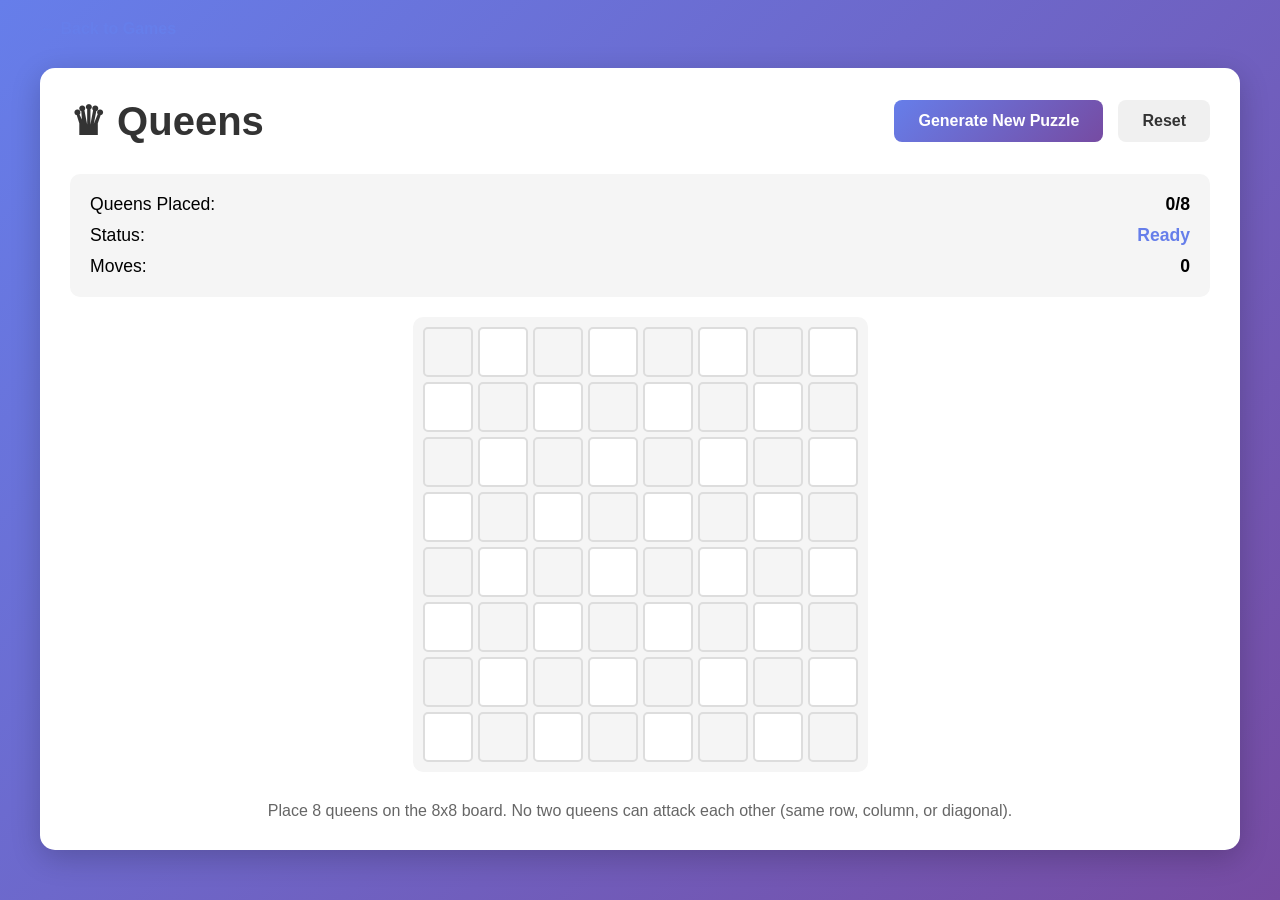
==== games/queens.html @ 646c2659 "Initial commit: Add landing page and four puzzle games - Landing page with game selection cards - Ta" ====
<!DOCTYPE html>
<html lang="en">
<head>
    <meta charset="UTF-8">
    <meta name="viewport" content="width=device-width, initial-scale=1.0">
    <title>Queens - Puzzle Game</title>
    <link rel="stylesheet" href="../css/style.css">
    <style>
        .grid-8x8-small {
            grid-template-columns: repeat(8, 40px);
        }

        @media (min-width: 768px) {
            .grid-8x8-small {
                grid-template-columns: repeat(8, 50px);
            }
        }

        .cell.queen {
            font-size: 1.8rem;
        }

        .cell.threat {
            background: #ffcdd2;
            border-color: #f44336;
        }

        .cell.safe {
            background: #c8e6c9;
            border-color: #4caf50;
        }
    </style>
</head>
<body>
    <div class="container">
        <a href="../index.html" class="back-link">Back to Games</a>

        <div class="game-container">
            <div class="game-header">
                <h1>♛ Queens</h1>
                <div class="game-buttons">
                    <button class="btn btn-primary" id="generateBtn">Generate New Puzzle</button>
                    <button class="btn btn-secondary" id="resetBtn">Reset</button>
                </div>
            </div>

            <div class="game-info">
                <div class="info-row">
                    <span>Queens Placed:</span>
                    <strong id="queensCount">0/8</strong>
                </div>
                <div class="info-row">
                    <span>Status:</span>
                    <strong id="status">Ready</strong>
                </div>
                <div class="info-row">
                    <span>Moves:</span>
                    <strong id="moves">0</strong>
                </div>
            </div>

            <div class="game-content">
                <div class="game-board">
                    <div class="grid grid-8x8-small" id="gameBoard"></div>
                </div>
            </div>

            <div style="text-align: center; color: #666; margin-top: 20px;">
                <p>Place 8 queens on the 8x8 board. No two queens can attack each other (same row, column, or diagonal).</p>
            </div>
        </div>
    </div>

    <script>
        class QueensGame {
            constructor() {
                this.size = 8;
                this.board = Array(this.size).fill(null).map(() => Array(this.size).fill(0));
                this.moves = 0;
                this.boardElement = document.getElementById('gameBoard');
                this.movesElement = document.getElementById('moves');
                this.queensCountElement = document.getElementById('queensCount');
                this.statusElement = document.getElementById('status');
                this.generateBtn = document.getElementById('generateBtn');
                this.resetBtn = document.getElementById('resetBtn');

                this.generateBtn.addEventListener('click', () => this.generateNewPuzzle());
                this.resetBtn.addEventListener('click', () => this.resetBoard());

                this.generateNewPuzzle();
            }

            generateNewPuzzle() {
                this.board = Array(this.size).fill(null).map(() => Array(this.size).fill(0));
                this.moves = 0;
                this.updateDisplay();
                this.render();
            }

            resetBoard() {
                this.board = Array(this.size).fill(null).map(() => Array(this.size).fill(0));
                this.moves = 0;
                this.updateDisplay();
                this.render();
            }

            toggleCell(row, col) {
                if (this.board[row][col] === 0) {
                    this.board[row][col] = 1;
                } else {
                    this.board[row][col] = 0;
                }
                this.moves++;
                this.updateDisplay();

                const queensCount = this.countQueens();
                if (queensCount === this.size && this.isSolved()) {
                    setTimeout(() => {
                        alert(`Congratulations! You solved the puzzle in ${this.moves} moves!`);
                        this.generateNewPuzzle();
                    }, 100);
                }

                this.render();
            }

            countQueens() {
                let count = 0;
                for (let i = 0; i < this.size; i++) {
                    for (let j = 0; j < this.size; j++) {
                        if (this.board[i][j] === 1) count++;
                    }
                }
                return count;
            }

            isQueenAtPosition(row, col) {
                return this.board[row][col] === 1;
            }

            isCellUnderAttack(row, col) {
                // Check row
                for (let j = 0; j < this.size; j++) {
                    if (j !== col && this.isQueenAtPosition(row, j)) {
                        return true;
                    }
                }

                // Check column
                for (let i = 0; i < this.size; i++) {
                    if (i !== row && this.isQueenAtPosition(i, col)) {
                        return true;
                    }
                }

                // Check diagonals
                for (let i = 0; i < this.size; i++) {
                    for (let j = 0; j < this.size; j++) {
                        if ((i !== row || j !== col) && this.isQueenAtPosition(i, j)) {
                            if (Math.abs(i - row) === Math.abs(j - col)) {
                                return true;
                            }
                        }
                    }
                }

                return false;
            }

            isSolved() {
                const queensCount = this.countQueens();
                if (queensCount !== this.size) return false;

                for (let i = 0; i < this.size; i++) {
                    for (let j = 0; j < this.size; j++) {
                        if (this.isQueenAtPosition(i, j)) {
                            if (this.isCellUnderAttack(i, j)) {
                                return false;
                            }
                        }
                    }
                }
                return true;
            }

            updateDisplay() {
                this.movesElement.textContent = this.moves;
                const queensCount = this.countQueens();
                this.queensCountElement.textContent = `${queensCount}/${this.size}`;

                if (queensCount === 0) {
                    this.statusElement.textContent = 'Ready';
                    this.statusElement.style.color = '#667eea';
                } else if (this.isSolved()) {
                    this.statusElement.textContent = 'Solved!';
                    this.statusElement.style.color = '#4caf50';
                } else {
                    let hasConflict = false;
                    for (let i = 0; i < this.size; i++) {
                        for (let j = 0; j < this.size; j++) {
                            if (this.isQueenAtPosition(i, j) && this.isCellUnderAttack(i, j)) {
                                hasConflict = true;
                                break;
                            }
                        }
                        if (hasConflict) break;
                    }
                    this.statusElement.textContent = hasConflict ? 'Conflict detected' : 'In progress';
                    this.statusElement.style.color = hasConflict ? '#f44336' : '#ff9800';
                }
            }

            render() {
                this.boardElement.innerHTML = '';

                for (let i = 0; i < this.size; i++) {
                    for (let j = 0; j < this.size; j++) {
                        const cell = document.createElement('div');
                        cell.className = 'cell';

                        // Checkerboard pattern
                        if ((i + j) % 2 === 0) {
                            cell.style.backgroundColor = '#f5f5f5';
                        }

                        if (this.isQueenAtPosition(i, j)) {
                            cell.textContent = '♛';
                            cell.classList.add('queen');
                            if (this.isCellUnderAttack(i, j)) {
                                cell.classList.add('threat');
                            } else {
                                cell.classList.add('safe');
                            }
                        } else {
                            if (this.isCellUnderAttack(i, j)) {
                                cell.classList.add('threat');
                            }
                        }

                        cell.addEventListener('click', () => this.toggleCell(i, j));
                        this.boardElement.appendChild(cell);
                    }
                }
            }
        }

        window.addEventListener('load', () => {
            new QueensGame();
        });
    </script>
</body>
</html>
---- css/style.css ----
* {
    margin: 0;
    padding: 0;
    box-sizing: border-box;
}

body {
    font-family: 'Segoe UI', Tahoma, Geneva, Verdana, sans-serif;
    background: linear-gradient(135deg, #667eea 0%, #764ba2 100%);
    min-height: 100vh;
    padding: 20px;
}

.container {
    max-width: 1200px;
    margin: 0 auto;
}

/* Landing Page */
header {
    text-align: center;
    color: white;
    margin-bottom: 50px;
    padding-top: 30px;
}

header h1 {
    font-size: 3.5rem;
    margin-bottom: 10px;
    font-weight: 700;
    text-shadow: 2px 2px 4px rgba(0, 0, 0, 0.3);
}

.subtitle {
    font-size: 1.3rem;
    opacity: 0.95;
    font-weight: 300;
}

.games-grid {
    display: grid;
    grid-template-columns: repeat(auto-fit, minmax(280px, 1fr));
    gap: 30px;
    margin-bottom: 50px;
}

.game-card {
    background: white;
    border-radius: 15px;
    padding: 30px;
    text-decoration: none;
    color: inherit;
    transition: all 0.3s ease;
    box-shadow: 0 8px 30px rgba(0, 0, 0, 0.2);
    display: flex;
    flex-direction: column;
    align-items: center;
    text-align: center;
    cursor: pointer;
}

.game-card:hover {
    transform: translateY(-10px);
    box-shadow: 0 15px 50px rgba(0, 0, 0, 0.3);
}

.game-icon {
    font-size: 4rem;
    margin-bottom: 15px;
}

.game-card h2 {
    font-size: 1.8rem;
    margin-bottom: 10px;
    color: #333;
}

.game-card p {
    font-size: 1rem;
    color: #666;
    margin-bottom: 20px;
    line-height: 1.5;
    flex-grow: 1;
}

.play-button {
    background: linear-gradient(135deg, #667eea 0%, #764ba2 100%);
    color: white;
    padding: 12px 30px;
    border-radius: 50px;
    font-weight: 600;
    transition: all 0.3s ease;
    display: inline-block;
}

.game-card:hover .play-button {
    transform: scale(1.05);
}

footer {
    text-align: center;
    color: white;
    opacity: 0.9;
    padding: 30px 0;
    border-top: 1px solid rgba(255, 255, 255, 0.2);
}

/* Game Pages */
.game-container {
    background: white;
    border-radius: 15px;
    padding: 30px;
    box-shadow: 0 8px 30px rgba(0, 0, 0, 0.2);
}

.game-header {
    display: flex;
    justify-content: space-between;
    align-items: center;
    margin-bottom: 30px;
    flex-wrap: wrap;
    gap: 20px;
}

.game-header h1 {
    font-size: 2.5rem;
    color: #333;
}

.game-buttons {
    display: flex;
    gap: 15px;
    flex-wrap: wrap;
}

.btn {
    padding: 12px 24px;
    border: none;
    border-radius: 8px;
    font-size: 1rem;
    font-weight: 600;
    cursor: pointer;
    transition: all 0.3s ease;
}

.btn-primary {
    background: linear-gradient(135deg, #667eea 0%, #764ba2 100%);
    color: white;
}

.btn-primary:hover {
    transform: translateY(-2px);
    box-shadow: 0 5px 15px rgba(102, 126, 234, 0.4);
}

.btn-secondary {
    background: #f0f0f0;
    color: #333;
}

.btn-secondary:hover {
    background: #e0e0e0;
}

.game-content {
    display: flex;
    justify-content: center;
    align-items: center;
    margin-bottom: 30px;
}

.game-board {
    display: inline-block;
}

/* Grid Styles */
.grid {
    display: inline-grid;
    gap: 5px;
    padding: 10px;
    background: #f5f5f5;
    border-radius: 10px;
}

.grid-6x6 {
    grid-template-columns: repeat(6, 1fr);
}

.grid-8x8 {
    grid-template-columns: repeat(8, 1fr);
}

.cell {
    width: 50px;
    height: 50px;
    display: flex;
    align-items: center;
    justify-content: center;
    background: white;
    border: 2px solid #ddd;
    border-radius: 5px;
    font-weight: bold;
    cursor: pointer;
    transition: all 0.2s ease;
    user-select: none;
}

.cell:hover {
    background: #f9f9f9;
    border-color: #667eea;
}

.cell.active {
    background: #667eea;
    color: white;
    border-color: #667eea;
}

.cell.invalid {
    background: #ffebee;
    border-color: #f44336;
}

.cell.valid {
    background: #e8f5e9;
    border-color: #4caf50;
}

.cell.sun {
    font-size: 1.5rem;
}

.cell.moon {
    font-size: 1.5rem;
}

.game-info {
    background: #f5f5f5;
    padding: 20px;
    border-radius: 10px;
    margin-bottom: 20px;
}

.info-row {
    display: flex;
    justify-content: space-between;
    margin-bottom: 10px;
    font-size: 1.1rem;
}

.info-row:last-child {
    margin-bottom: 0;
}

/* Back Link */
.back-link {
    display: inline-block;
    margin-bottom: 30px;
    color: #667eea;
    text-decoration: none;
    font-weight: 600;
    transition: all 0.3s ease;
}

.back-link:hover {
    color: #764ba2;
    transform: translateX(-5px);
}

.back-link::before {
    content: "← ";
}

/* Responsive */
@media (max-width: 768px) {
    header h1 {
        font-size: 2.5rem;
    }

    .games-grid {
        grid-template-columns: 1fr;
    }

    .game-header {
        flex-direction: column;
        align-items: flex-start;
    }

    .cell {
        width: 40px;
        height: 40px;
        font-size: 0.9rem;
    }

    .grid-8x8 {
        grid-template-columns: repeat(8, 40px);
    }

    .grid-6x6 {
        grid-template-columns: repeat(6, 40px);
    }
}
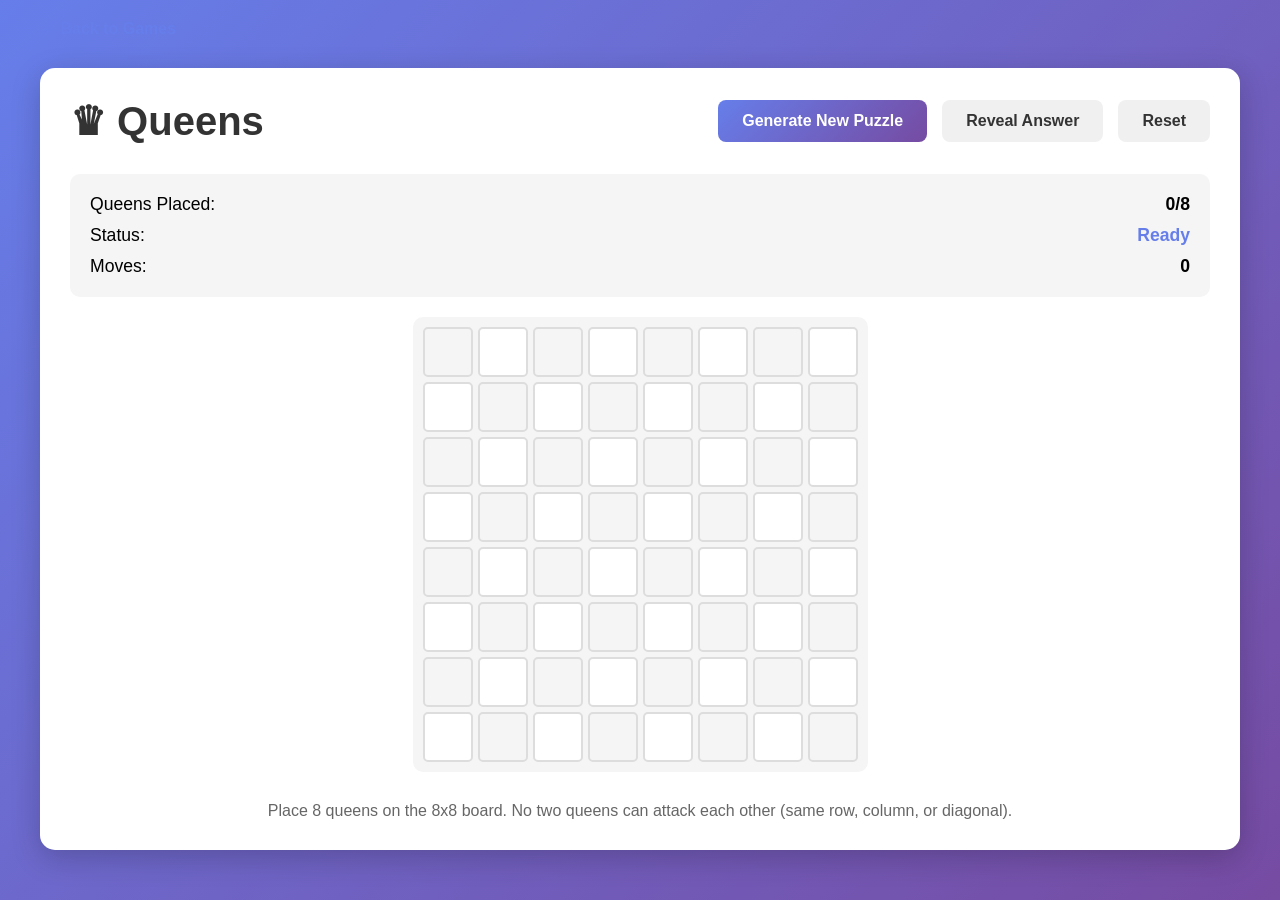
==== commit 1d772eac: "Add Reveal Answer button to all games - Tango: reveal button shows the complete solution - Zip: reve" ====
--- a/games/queens.html
+++ b/games/queens.html
@@ -40,6 +40,7 @@
                 <h1>♛ Queens</h1>
                 <div class="game-buttons">
                     <button class="btn btn-primary" id="generateBtn">Generate New Puzzle</button>
+                    <button class="btn btn-secondary" id="revealBtn">Reveal Answer</button>
                     <button class="btn btn-secondary" id="resetBtn">Reset</button>
                 </div>
             </div>
@@ -76,30 +77,74 @@
             constructor() {
                 this.size = 8;
                 this.board = Array(this.size).fill(null).map(() => Array(this.size).fill(0));
+                this.solution = Array(this.size).fill(null).map(() => Array(this.size).fill(0));
                 this.moves = 0;
                 this.boardElement = document.getElementById('gameBoard');
                 this.movesElement = document.getElementById('moves');
                 this.queensCountElement = document.getElementById('queensCount');
                 this.statusElement = document.getElementById('status');
                 this.generateBtn = document.getElementById('generateBtn');
+                this.revealBtn = document.getElementById('revealBtn');
                 this.resetBtn = document.getElementById('resetBtn');
 
                 this.generateBtn.addEventListener('click', () => this.generateNewPuzzle());
+                this.revealBtn.addEventListener('click', () => this.revealAnswer());
                 this.resetBtn.addEventListener('click', () => this.resetBoard());
 
                 this.generateNewPuzzle();
             }
 
             generateNewPuzzle() {
+                this.solution = this.findSolution();
                 this.board = Array(this.size).fill(null).map(() => Array(this.size).fill(0));
                 this.moves = 0;
                 this.updateDisplay();
                 this.render();
+            }
+
+            findSolution() {
+                const solution = Array(this.size).fill(null).map(() => Array(this.size).fill(0));
+                const cols = new Set();
+                const diag1 = new Set();
+                const diag2 = new Set();
+
+                const solve = (row) => {
+                    if (row === this.size) return true;
+
+                    for (let col = 0; col < this.size; col++) {
+                        const d1 = row - col;
+                        const d2 = row + col;
+
+                        if (!cols.has(col) && !diag1.has(d1) && !diag2.has(d2)) {
+                            solution[row][col] = 1;
+                            cols.add(col);
+                            diag1.add(d1);
+                            diag2.add(d2);
+
+                            if (solve(row + 1)) return true;
+
+                            solution[row][col] = 0;
+                            cols.delete(col);
+                            diag1.delete(d1);
+                            diag2.delete(d2);
+                        }
+                    }
+                    return false;
+                };
+
+                solve(0);
+                return solution;
             }
 
             resetBoard() {
                 this.board = Array(this.size).fill(null).map(() => Array(this.size).fill(0));
                 this.moves = 0;
+                this.updateDisplay();
+                this.render();
+            }
+
+            revealAnswer() {
+                this.board = this.solution.map(row => [...row]);
                 this.updateDisplay();
                 this.render();
             }
--- a/css/style.css
+++ b/css/style.css
@@ -232,6 +232,18 @@
 
 .cell.moon {
     font-size: 1.5rem;
+    filter: hue-rotate(200deg) saturate(1.5);
+}
+
+.cell.locked {
+    background: #e3f2fd;
+    border-color: #90caf9;
+    cursor: not-allowed;
+}
+
+.cell.locked:hover {
+    background: #e3f2fd;
+    border-color: #90caf9;
 }
 
 .game-info {
